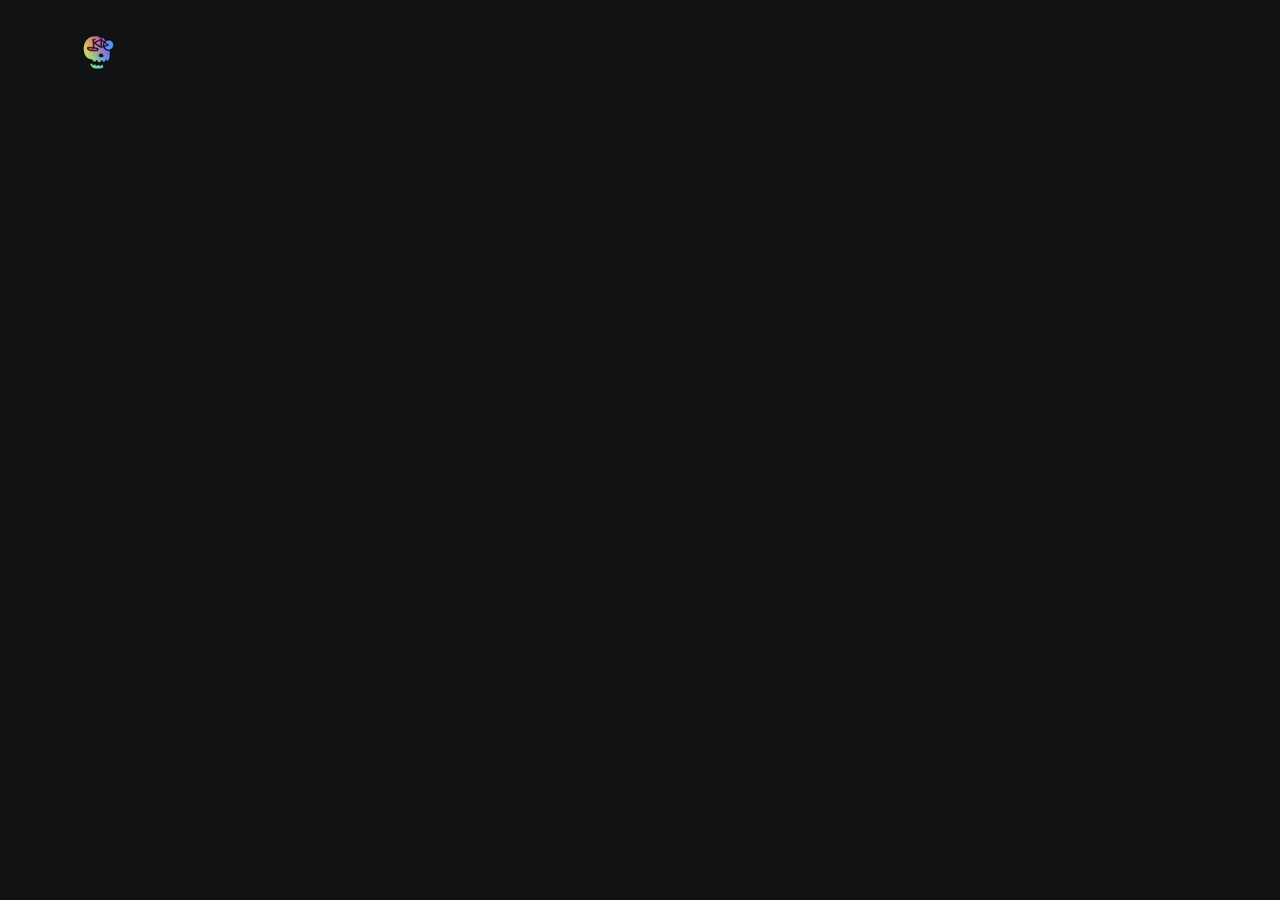
==== blog.html @ 6b37e411 "Added Blog Page" ====
<!DOCTYPE html>
<html>
    <head>
        <meta charset="utf-8">
        <meta name="viewport" content="width=device-width, initial-scale=1.0">

        <!--==================== UNICONS ====================-->
        <link rel="stylesheet" href="https://unicons.iconscout.com/release/v4.0.0/css/line.css">

        <!--==================== CSS ====================-->
        <link rel="stylesheet" href="css/styles.css">

        <title>Gheller's Blog</title>

        <link rel="icon" href="img/FavIcon2.png">
    </head>
    <body style="background-color: var(--blog-background-color);">
        <!--==================== HEADER ====================-->
        <header class="header" id="header" style="background-color: var(--blog-background-color);">
            <nav class="blog-nav container">
                <a href="#" class="nav__logo"><img src="./img/FavIcon2.png" alt="gheller" class="nav__logo-img"></a>

                <div class="nav__menu" id="nav-menu">
                    <ul class="nav__list grid">
                        <li class="nav__item">
                            <a href="https://twitter.com/gheIIer" target='_blank'class="nav__link active-link">
                                <i class="uil uil-twitter blog-nav__icon"></i>
                            </a>
                        </li>
                    </ul>
                </div>

                <div class="nav__btns">
                    <div class="nav__toggle" id="nav-toggle">
                        <i class="uil uil-apps"></i>
                    </div>
                </div>
            </nav>
        </header>

        <!--==================== SCROLL TOP ====================-->
        <a href="#" class="scrollup" id="scroll-up">
            <i class="uil uil-angle-double-up scrollup__icon"></i>
        </a>

        <!--==================== MAIN JS ====================-->
        <script src="js/main.js"></script>
    </body>
</html>
---- css/styles.css ----
/*==================== GOOGLE FONTS ====================*/
@import url("https://fonts.googleapis.com/css2?family=Poppins:wght@400;500;600&display=swap");

/*==================== VARIABLES CSS ====================*/
:root {
  
    --header-height: 3rem;

    /*========== Colors ==========*/
    /* Change favorite color */
    --hue-color: 250; /*Purple 250 - Green 142 - Blue 230 - Pink 340*/

    /* HSL color mode */
    --first-color: #5E5CE6;
    --first-color-alt: #7B7BEB;
    --first-color-second: #2CB67D;
    --paragraph: #94A1B2;
    --first-color-lighter: #c8c6f6;
    --title-color: hsl(var(--hue-color), 8%, 15%);
    --text-color: #FFFFFE;
    --text-color-light: hsl(var(--hue-color), 8%, 65%);
    --input-color: #3d3d3d;
    --body-color: hsl(var(--hue-color), 60%, 99%);
    --white: #fff;
    --scroll-bar-color: hsl(var(--hue-color), 12%, 90%);
    --scroll-thumb-color: hsl(var(--hue-color), 12%, 80%);
    --background-color: #1E1E1E;
    --container-color: #1B1B1E;
    --blog-background-color: #111214;

    /*========== Font and typography ==========*/
    --body-font: 'Poppins', sans-serif;

    /* .5rem = 8px, 1rem = 16px, 1.5rem = 24px ... */
    --big-font-size: 2rem;
    --h1-font-size: 1.5rem;
    --h2-font-size: 1.25rem;
    --h3-font-size: 1.125rem;
    --normal-font-size: .938rem;
    --small-font-size: .813rem;
    --smaller-font-size: .75rem;

    /*========== Font weight ==========*/
    --font-medium: 500;
    --font-semi-bold: 600;

    /*========== Margenes Bottom ==========*/
    /* .25rem = 4px, .5rem = 8px, .75rem = 12px ... */
    --mb-0-25: .25rem;
    --mb-0-5: .5rem;
    --mb-0-75: .75rem;
    --mb-1: 1rem;
    --mb-1-5: 1.5rem;
    --mb-2: 2rem;
    --mb-2-5: 2.5rem;
    --mb-3: 3rem;

    /*========== z index ==========*/
    --z-tooltip: 10;
    --z-fixed: 100;
    --z-modal: 1000;
}

/* Font size for large devices */
@media screen and (min-width: 968px) {
    :root {
        --big-font-size: 3rem;
        --h1-font-size: 2.25rem;
        --h2-font-size: 1.5rem;
        --h3-font-size: 1.25rem;
        --normal-font-size: 1rem;
        --small-font-size: .875rem;
        --smaller-font-size: .813rem;
    }
}

/*========== Variables Dark theme ==========*/


/*========== Button Dark/Light ==========*/


/*==================== BASE ====================*/
* {
  box-sizing: border-box;
  padding: 0;
  margin: 0;
}

html {
  scroll-behavior: smooth;
}

body {
  margin: 0 0 var(--header-height) 0;
  font-family: var(--body-font);
  font-size: var(--normal-font-size);
  background-color: var(--body-color);
  color: var(--text-color);
}

h1, h2, h3, h4 {
  color: var(--text-color);
  font-weight: var(--font-semi-bold);
}

ul {
  list-style: none;
}

a {
  text-decoration: none;
}

img {
  max-width: 100%;
  height: auto;
}

/*==================== REUSABLE CSS CLASSES ====================*/
.section {
  padding: 2rem 0 4rem;
}

.section__title {
  font-size: var(--h1-font-size);
  color: var(--text-color);
  margin-bottom: var(--mb-3);
}

.section__subtitle {
  display: block;
  font-size: var(--small-font-size);
  margin-bottom: var(--mb-3);
}

.section__title, 
.section__subtitle {
  text-align: center;
}

/*==================== LAYOUT ====================*/
.container {
  max-width: 768px;
  margin-left: var(--mb-1-5);
  margin-right: var(--mb-1-5);
}

.grid {
  display: grid;
  gap: 1.5rem;
}

.header {
  width: 100%;
  position: fixed;
  bottom: 0;
  left: 0;
  z-index: var(--z-fixed);
  background-color: var(--body-color);
}

/*==================== NAV ====================*/
.nav{
  max-width: 1136px;
  height: var(--header-height);
  display: flex;
  justify-content: space-between;
  align-items: center;
}

.blog-nav{
  max-width: 1136px;
  height: var(--header-height);
  display: flex;
  justify-content: space-between;
  align-items: center;
  margin-top: 2rem;
}

.nav__logo{
  color: var(--first-color);
}

.nav__logo-img{
  height: 35px;
  width: auto;
}

.nav__toggle{
  color: white;
  font-weight: var(--font-medium);
}

.nav__logo:hover{
  color: var(--first-color);
}

.nav__toggle{
  font-size: 1.1rem;
  cursor: pointer;
}

.nav__toggle:hover{
  color: var(--first-color);
}

@media screen and (max-width: 767px){
  .nav__menu{
    position: fixed;
    bottom: -100%;
    left: 0;
    width: 100%;
    background-color: var(--body-color);
    padding: 2rem 1.5rem 4rem;
    box-shadow: 0 -1px 4px rgba(0, 0, 0, .15);
    border-radius: 1.5rem 1.5rem 0 0;
    transition: .3s;
  }
}

.nav__list{
  grid-template-columns: repeat(3, 1fr);
  gap: 2rem;
}

.nav__link{
  display: flex;
  flex-direction: column;
  align-items: center;
  font-size: var(--small-font-size);
  color: var(--text-color);
  font-weight: var(--font-medium);
}

.nav__link:hover{
  color: var(--first-color);
}

.nav__icon{
  font-size: 1.2rem;
}

.blog-nav__icon{
  font-size: 1.7rem;
}

.nav__close{
  position: absolute;
  right: 1.3rem;
  bottom: .5rem;
  font-size: 1.5rem;
  cursor: pointer;
  color: var(--first-color);
}

.nav__close:hover{
  color: var(--first-color-alt);
}

/* show menu */
.show-menu{
  bottom: 0;
}

/* Active link */
.active-link{
  color: var(--first-color);
}


/* Change background header */
.scroll-header{
  box-shadow: 0 -1px 4px rgba(0, 0, 0, .15);
}


/*==================== HOME ====================*/
.home__container{
  gap: 1rem;
}

.home__content{
  grid-template-columns: .5fr 3fr;
  padding-top: 3.5fr;
  align-items: center;
}

.home__social{
  display: grid;
  grid-template-columns: max-content;
  row-gap: 1rem;
}

.home__social-icon{
  font-size: 1.25rem;
  color: var(--first-color);
}

.home__blob{
  width: 200px;
  fill: var(--first-color)
}

.home__blob-img{
  width: 210px;
}

.home__data{
  grid-column: 1/3;
}

.home__title{
  font-size: var(--big-font-size);
  color: var(--text-color);
}

.home__subtitle{
  font-size: var(--h3-font-size);
  color: var(--text-color);
  font-weight: var(--font-medium);
  margin-bottom: var(--mb-0-75);
}

.home__description{
  margin-bottom: var(--mb-2);
}

.home__scroll-button{
  color: #72757E;
  transition: .3s;
}

.home__scroll-button:hover{
  transform: translateY(.25rem);
}

.home__scroll-mouse{
  font-size: 1.75rem;
}

.home__scroll{
  display: none;
}

.home__scroll-name{
  font-size: var(--small-font-size);
  font-weight: var(--font-medium);
  margin-right: var(--mb-0-25);
}

.home_scroll-arrow{
  font-size: 1.25rem;
}

/*==================== BUTTONS ====================*/
.button{
  display: inline-flex;
  align-items: center;
  background-color: var(--first-color);
  color: var(--text-color);
  padding: 1rem;
  border-radius: .5rem;
  font-weight: var(--font-medium);
  transition: ease-in-out 0.2s;
}

.button:hover{
  background-color: #2CB67D;
}

.button--submit{
  display: inline-flex;
  align-items: center;
  text-align: center;
  background-color: var(--first-color);
  color: var(--text-color);
  padding: 1rem;
  border-radius: .5rem;
  font-weight: var(--font-medium);
  transition: ease-in-out 0.2s;
  font-size: medium;
  cursor: pointer;
  width: 90px;
}

.button--submit:hover{
  background-color: #2CB67D;
}

.button__icon{
  font-size: 1.25rem;
  transition: .3s;
  margin-left: 3px;
}

.button--white{
  background-color: white;
  color: var(--first-color)
}

.button--white:hover{
  background-color: white;
}

.button--flex{
  display: inline-flex;
  align-items: center;
}

.button--small{
  padding: .75rem 1rem;
}

.button--link{
  padding: 0;
  background-color: transparent;
  color: var(--first-color);
}

.button--link:hover{
  background-color: transparent;
  color: var(--first-color-alt);
}

/*==================== ABOUT ====================*/
.about__img{
  width: 350px;
  border-radius: .5rem;
  justify-self: center;
  align-self: center;
}

.about__description{
  text-align: center;
  margin-bottom: var(--mb-2-5);
}

.about__info{
  display: flex;
  justify-content: space-evenly;
  margin-bottom: var(--mb-2-5);
}

.about__info-title{
  font-size: var(--h2-font-size);
  font-weight: var(--font-semi-bold);
  color: var(--text-color)
}

.about__info-name{
  font-size: var(--smaller-font-size);
}

.about__info-title,
.about__info-name{
  display: block;
  text-align: center;
}

.about__buttons{
  display: flex;
  justify-content: center;
}

/*==================== SKILLS ====================*/
.skills__container{
  row-gap: 0;
}

.skills__header{
  display: flex;
  align-items: center;
  margin-bottom: var(--mb-2-5);
  cursor: pointer;
}

.skills__icon,
.skills__arrow{
  font-size: 2rem;
  color: var(--first-color);
}

.skills__icon{
  margin-right: var(--mb-0-75);
}

.skills__titles{
  font-size: var(--h3-font-size);
}

.skills__subtitle{
  font-size: var(--smaller-font-size);
  color: var(--text-color);
  background-color: var(--first-color-second);
  padding: .2rem .5rem;
  border-radius: 5px;
}

.skills__number{
  color: var(--paragraph);
}

.skills__arrow{
  margin-left: auto;
  transition: .4s;
}

.skills__titles{
  display: flex;
  justify-content: space-between;
  margin-bottom: var(--mb-0-25);
}

.skills__name{
  font-size: var(--normal-font-size);
  font-weight: var(--font-medium);
}

.skills__bar,
.skills__percentage{
  height: 5px;
  border-radius: .25rem;
}

.skills__bar{
  background-color: var(--first-color-lighter);
}

.skills__percentage{
  display: block;
  background-color: var(--first-color);
}

.skills__HTML{
  width: 65%;
}

.skills__CSS{
  width: 40%;
}

.skills__javascript{
  width: 35%;
}

.skills__swift{
  width: 70%;
}

.skills__figma{
  width: 85%;
}

.skills__webflow{
  width: 75%;
}

.skills__sketch{
  width: 40%;
}

.skills__photoshop{
  width: 65%;
}

.skills__aftereffects{
  width: 30%;
}

.skills__premiere{
  width: 50%;
}

.skills__procreate{
  width: 90%;
}

.skills__crypto{
  width: 90%;
}

.skills__nft{
  width: 75%;
}

.skills__solidity{
  width: 20%;
}

.skills__close .skills__list{
  height: 0;
  overflow: hidden;
}

.skills__open .skills__list{
  height: max-content;
  margin-bottom: var(--mb-2-5);
}

.skills__open .skills__arrow{
  transform: rotate(-180deg);
}



/*==================== QUALIFICATION ====================*/
.qualification__title{
  font-size: var(--normal-font-size);
  font-weight: var(--font-medium);
  transition: ease-in-out .2s;
}

.qualification__title:hover{
  color:#2CB67D;
}

.qualification__subtitle{
  display: inline-block;
  color: var(--paragraph);
  font-size: var(--small-font-size);
  margin-bottom: var(--mb-1);
}

.qualification__calendar{
  color: var(--paragraph);
  font-size: smaller;
}

.qualification__tabs{
  display: flex;
  justify-content: space-evenly;
  margin-bottom: var(--mb-2);
  color: var(--text-color)
}

.qualification__button{
  font-size: var(--h3-font-size);
  font-weight: var(--font-medium);
  background-color: var(--input-color);
  color: var(--text-color);
  padding: 0.5rem 0.75rem;
  border-radius: .5rem;
  font-weight: var(--font-medium);
  transition: ease-in-out 0.2s;
  cursor: pointer;
}

.qualification__button:hover{
  background-color: var(--first-color);
}

.qualification__icon{
  font-size: 1.8rem;
  margin-right: var(--mb-0-25);
}

.qualification__data{
  display: grid;
  grid-template-columns: 1fr max-content 1fr;
  column-gap: 1.5rem;
}

.qualification__calendar{
  font-size: var(--smaller-font-size);
  color: var(--text-color-light);
}

.qualification__rounder{
  display: inline-block;
  width: 13px;
  height: 13px;
  background-color: var(--first-color);
  border-radius: 50%;
}

.qualification__line{
  display: block;
  width: 1px;
  height: 100%;
  background-color: var(--first-color);
  transform: translate(6px, -7px);
}

.qualification [data-content]{
  display: none;
}

.qualification__active[data-content]{
  display: block;
}

/*==================== SERVICES ====================*/
.services__container{
  gap: 1.5rem;
  grid-template-columns: repeat(2, 1fr);
}

.services__content{
  position: relative;
  background-color: var(--container-color);
  padding: 3.5rem .5rem 1.25rem 1.5rem;
  border-radius: .25rem;
  box-shadow: 0 2px 4px rgba(0, 0, 0, .15);
  transition: .3s;
}

.services__content:hover{
  box-shadow: 0 4px 8px rgba(0, 0, 0, .45);
}

.services__icon{
  display: block;
  font-size: 1.5rem;
  color: var(--first-color);
  margin-bottom: var(--mb-1);
}

.services__title{
  font-size: var(--h3-font-size);
  margin-bottom: var(--mb-1);
  font-weight: var(--font-medium);
}

.services__button{
  cursor: pointer;
  font-size: var(--small-font-size);
}

.services__button:hover .button__icon{
  transform: translateX(.25rem);
}

.services__modal{
  position: fixed;
  top: 0;
  left: 0;
  right: 0;
  bottom: 0;
  background-color: rgba(0, 0, 0, .85);
  display: flex;
  align-items: center;
  justify-content: center;
  padding: 0 1rem;
  z-index: var(--z-modal);
  opacity: 0;
  visibility: hidden;
  transition: .3s;
}

.services__modal-content{
  position: relative;
  background-color: var(--container-color);
  padding: 1.5rem;
  border-radius: .5rem;
}

.services__modal-services{
  row-gap: 1rem;
}

.services__modal-service{
  display: flex;
}

.services__modal-title{
  font-size: var(--h3-font-size);
  font-weight: var(--font-medium);
  margin-bottom: var(--mb-1-5);
}

.services__modal-close{
  position: absolute;
  top: 1rem;
  right: 1rem;
  font-size: 1.5rem;
  color: var(--first-color);
  cursor: pointer;
}

.services__modal-icon{
  color: var(--first-color);
  margin-right: var(--mb-0-25);
}


/* Active Modal */
.active-modal{
  opacity: 1;
  visibility: visible;
}


/*==================== PORTFOLIO ====================*/
.portfolio__container{
  overflow: initial;
}

.portfolio__content{
  padding: 0 1.5rem;
}

.portfolio__img{
  width: 300px;
  border-radius: .5rem;
  justify-self: center;
}

.portfolio__img1{
  width: 240px;
  border-radius: .5rem;
  justify-self: center;
}

.portfolio__title{
  font-size: var(--h3-font-size);
  margin-bottom: var(--mb-0-5);
}

.portfolio__description{
  margin-bottom: var(--mb-0-75);
}

.portfolio__button:hover .button__icon{
  transform: translateX(.25rem)
}

.swiper-button-prev::after,
.swiper-button-next::after{
  content: '';
}

.swiper-portfolio-icon{
  font-size: 2rem;
  color: var(--first-color);
}

.swiper-button-prev{
  left: -.5rem;
}

.swiper-button-next{
  right: -.5rem;
}

.swiper-container-horizontal > .swiper-pagination-bullet{
  bottom: -2.5rem;
}

.swiper-pagination-bullet-active{
  background-color: var(--first-color);
}

.swiper-button-prev,
.swiper-button-next,
.swiper-pagination-bullet{
  outline: none;
}

/*==================== PROJECT IN MIND ====================*/
.project{
  text-align: center;
}

.project__bg{
  background-color: var(--first-color-alt);
}

.project__title{
  font-size: var(--h2-font-size);
  margin-bottom: var(--mb-0-75);
  margin-top: var(--mb-2);
}

.project__description{
  margin-bottom: var(--mb-1-5);
}

.project__title,
.project__description{
  color: var(--text-color);
}

.project__img{
  width: 290px;
  justify-self: center;
}



/*==================== TESTIMONIAL ====================*/


/*==================== CONTACT ME ====================*/
.contact__container{
  row-gap: 2.5rem;
}

.contact__information{
  display: flex;
  margin-bottom: var(--mb-2);
}

.contact__icon{
  font-size: 2rem;
  color: var(--first-color);
  margin-right: var(--mb-0-75);
}

.contact__title{
  font-size: var(--h3-font-size);
  font-weight: var(--font-medium);
}

.contact__subtitle{
  font-size: var(--small-font-size);
  color: var(--paragraph);
}

.contact__content{
  background-color: var(--input-color);
  border-radius: .5rem;
  padding: .75rem 1rem .25rem;
}

.contact__label{
  font-size: var(--smaller-font-size);
  color: var(--text-color);
}

.contact__input{
  width: 100%;
  background-color: var(--input-color);
  color: var(--text-color);
  font-family: var(--body-font);
  font-size: var(--normal-font-size);
  border: none;
  outline: none;
  padding: .25rem .5rem .5rem 0;
}


/*==================== FOOTER ====================*/
.footer__container{
  margin-top: 1.5rem;
}

.footer__copy{
  font-size: var(--smaller-font-size);
  color: var(--paragraph);
  text-align: center;
  margin-bottom: .75rem;
}


/*========== SCROLL UP ==========*/
.scrollup{
  position: fixed;
  right: 1rem;
  bottom: -20%;
  background-color: var(--first-color);
  opacity: .8;
  padding: 0 .3rem;
  border-radius: .4rem;
  z-index: var(--z-tooltip);
  transition: .4s;
}

.scrollup:hover{
  background-color: var(--first-color-second);
}

.scrollup__icon{
  font-size: 1.5rem;
  color: var(--text-color)
}


/* Show scroll */
.show-scroll{
  bottom: 4rem;
}


/*========== SCROLL BAR ==========*/


/*==================== MEDIA QUERIES ====================*/
/* For small devices */
@media screen and (max-width: 350px){
  .container{
    margin-left: var(--mb-1);
    margin-right: var(--mb-1);
  }

  .nav__menu{
    padding: 2rem .25rem 4rem;
  }
  .nav__list{
    column-gap: 0;
  }

  .home__content{
    grid-template-columns: .25fr 3fr;
  }

  .home__blob{
    width: 180px;
  }

  .skills__title{
    font-size: var(--normal-font-size);
  }

  .qualification__data{
    gap: .5rem;
  }

  .services__container{
    grid-template-columns: max-content;
    justify-content: center;
  }

  .services__content{
    padding-right: 3.5rem;
  }

  .services__modal{
    padding: 0 .5rem;
  }

  .project__img{
    width: 200px;
  }
  .swiper-pagination-bullets{
    display: none;
  }
}


/* For medium devices */
@media screen and (min-width: 568px){
  .home__content{
    grid-template-columns: max-content 1fr 1fr;
  }
  .home__data{
    grid-column: initial;
  }
  .home__img{
    order: 1;
    justify-self: center;
  }

  .about__container,
  .skills__container,
  .project__container,
  .portfolio__content,
  .contact__container{
    grid-template-columns: repeat(2, 1fr);
  }

  .swiper-container-horizontal > .swiper-pagination-bullets{
    bottom: -2rem;
  }

  .qualification__sections{
    display: grid;
    grid-template-columns: .6fr;
    justify-content: center;
  }
}

@media screen and (min-width: 768px){
  .container{
    margin-left: auto;
    margin-right: auto;
  }

  body{
    margin: 0;
  }

  .section{
    padding: 6rem 0 2rem;
  }
  .section__subtitle{
    margin-bottom: 4rem;
  }

  .header{
    top: 0;
    bottom: initial;
  }

  .header,
  .main,
  .footer__container{
    padding: 0 1rem;
  }

  .nav{
    height: calc(var(--header-height) + .5rem);
    column-gap: 1rem;
  }

  .nav__icon,
  .nav__close,
  .nav__toggle{
    display: none;
  }
    
  .home__container{
    margin-top: 4.5rem;
  }

  .nav__logo{
    margin-left: .5rem;
  }
  .nav__list{
    display: flex;
    column-gap: 2rem;
  }

  .nav__menu{
    margin-left: auto;
  }

  .home__container{
    row-gap: 5rem;
  }

  .home__content{
    padding-top: 5.5rem;
    column-gap: 2rem;
  }
  .home__blob{
    width: 270px;
  }
  .home__scroll{
    display: block;
  }

  .home__scroll-button{
    margin-left: 3rem;
  }

  .about__container{
    column-gap: 5rem;
  }
  .about__img{
    width: 350px;
  }
  .about__description{
    text-align: initial;
  }
  .about__info{
    justify-content: space-between;
  }
  .about__buttons{
    justify-content: initial;
  }

  .qualification__tabs{
    justify-content: center;
  }
  .qualification__button{
    margin: 0 var(--mb-1);
  }
  .qualification__sections{
    grid-template-columns: .5fr;
  }

  .services__container{
    grid-template-columns: repeat(3, 218px);
    justify-content: center;
  }
  .services__icon{
    font-size: 2rem;
  }
  .services__content{
    padding: 6rem 0 2rem 2.5rem;
  }
  .services__modal-content{
    width: 450px;
  }
  .portfolio__img{
    width: 340px;
  }
  .portfolio__img1{
    width: 300px;
  }
  .portfolio__content{
    align-items: center;
  }
  .swiper-container-horizontal > .swiper-pagination-bullets{
    bottom: -2.5rem;
  }

  .project{
    text-align: initial;
  }
  .project__bg{
    background: none;
  }
  .project__container{
    background-color: var(--first-color-alt);
    border-radius: 1rem;
    padding: 3rem 2.5rem 0;
    grid-template-columns: 1fr max-content;
    column-gap: 3rem;
  }
  .project__data{
    padding-top: .8rem;
  }

}

/* For large devices */
@media screen and (min-width: 1024px){
  .header,
  .main,
  .footer__container{
    padding: 0;
  }

  .home__blob{
    width: 320px;
  }
  .home__social{
    transform: translateX(-6rem);
  }

  .services__container{
    grid-template-columns: repeat(3, 238px);
  }

  .portfolio_content{
    column-gap: 5rem;
  }

  .swiper-portfolio-icon{
    font-size: 3.5rem;
  }
  
  .swiper-button-prev{
    left: -3.5rem
  }

  .swiper-button-next{
    right: -3.5rem
  }

  .swiper-container-horizontal > .swiper-pagination-bullets{
    bottom: -4.5rem;
  }

  .contact__form{
    width: 460px;
  }
  .contact__inputs{
    grid-template-columns: repeat(1, 1fr);
  }
}
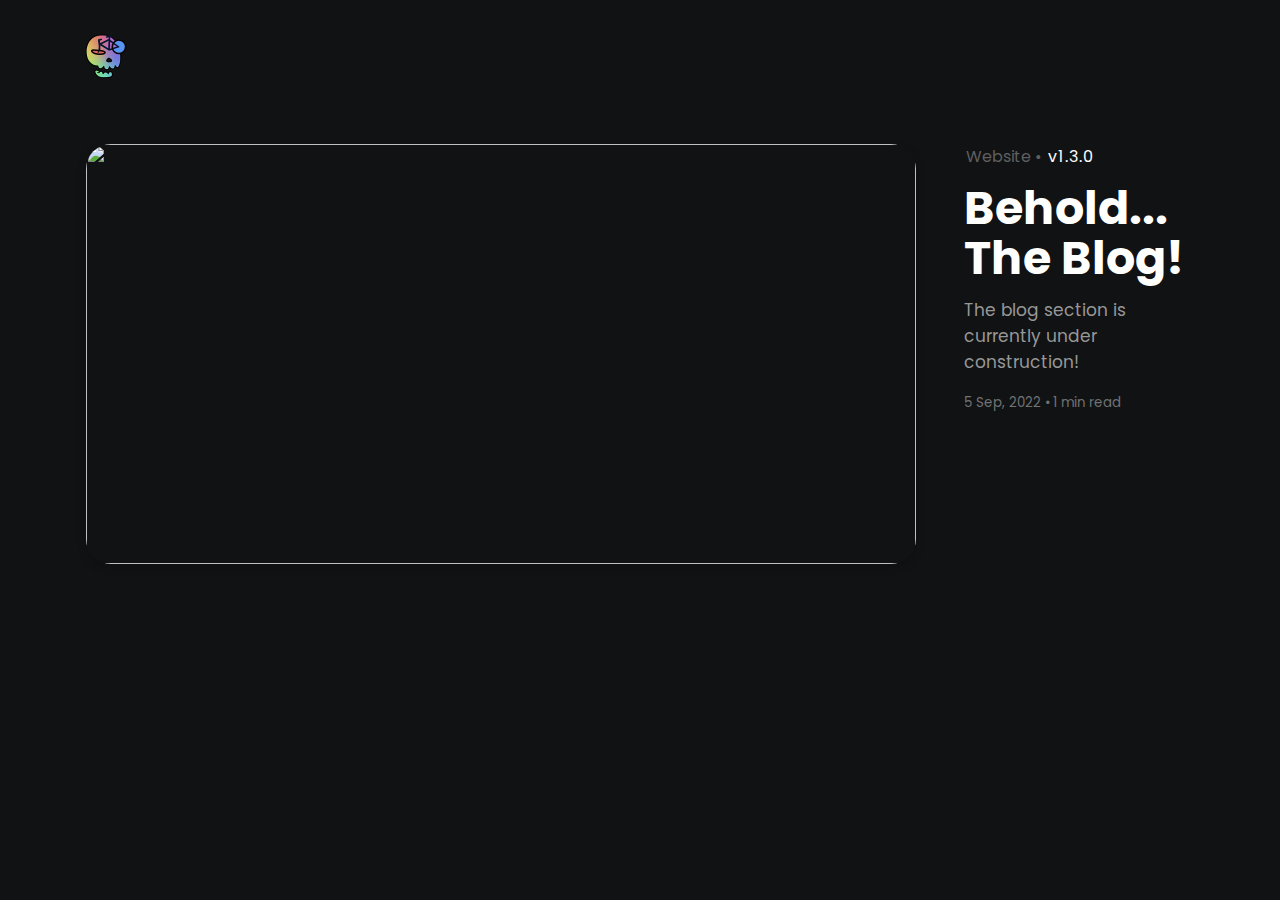
==== commit d6a50978: "First Post Updated - Preview Unavailable" ====
--- a/blog.html
+++ b/blog.html
@@ -9,34 +9,86 @@
 
         <!--==================== CSS ====================-->
         <link rel="stylesheet" href="css/styles.css">
+        
 
         <title>Gheller's Blog</title>
 
         <link rel="icon" href="img/FavIcon2.png">
+
     </head>
     <body style="background-color: var(--blog-background-color);">
         <!--==================== HEADER ====================-->
-        <header class="header" id="header" style="background-color: var(--blog-background-color);">
+        <header class="blog-header" id="header" style="background-color: var(--blog-background-color);">
             <nav class="blog-nav container">
-                <a href="#" class="nav__logo"><img src="./img/FavIcon2.png" alt="gheller" class="nav__logo-img"></a>
+                <div class="blog-logo-section">
+                    <a href="https://gheller.art" class="back-button">
+                        <i class="uil uil-arrow-left"></i>
+                    </a>
+                    <a href="#"><img src="./img/FavIcon2.png" alt="gheller" class="nav__logo-img"></a> 
+                </div>
 
-                <div class="nav__menu" id="nav-menu">
-                    <ul class="nav__list grid">
+                <div class="blog-nav__menu" id="nav-menu">
+                    <ul class="blog-references">
                         <li class="nav__item">
                             <a href="https://twitter.com/gheIIer" target='_blank'class="nav__link active-link">
                                 <i class="uil uil-twitter blog-nav__icon"></i>
                             </a>
                         </li>
+                        <li class="nav__item">
+                            <a href="https://www.instagram.com/gheller.png/" target='_blank'class="nav__link active-link">
+                                <i class="uil uil-instagram-alt blog-nav__icon"></i>
+                            </a>
+                        </li>
                     </ul>
-                </div>
-
-                <div class="nav__btns">
-                    <div class="nav__toggle" id="nav-toggle">
-                        <i class="uil uil-apps"></i>
-                    </div>
                 </div>
             </nav>
         </header>
+
+        <!--==================== MAIN ====================-->
+        <main class="main">
+            <!--==================== POSTS ====================-->
+            <section class="posts section">
+                <div class="posts-list">
+                    <div>
+                        <article class="blog-article-1">
+                            <a href="blog1.html" class="img-container">
+                                <img class="article-img" src="./img/post1.png" alt="">
+                            </a>
+                            <div class="article-title-section">
+                                <a href="post1.html">
+                                    <header class="article-topic">
+
+                                        <div class="article-top">
+                                            <span class="article-class">
+                                                <div class="article-top-title">
+                                                    <i class="uil uil-fire article-class-icon"></i>
+                                                    <p id="website"></p> 
+                                                </div>
+                                            </span>
+                                            <a href='https://github.com/gheller3310/gheller3310.github.io/releases/tag/v1.3.0' target='_blank' class="website-version">
+                                                <i class="uil uil-tag-alt article-release-icon"></i>
+                                                <p id="version1"></p>
+                                            </a>
+                                        </div>
+                                        <a href="post1.html">
+                                            <h2 class="article-title">
+                                                <p id="title1"></p>
+                                            </h2>
+
+                                            <p class="article-paragraph" id="subtitle1"></p>
+                                        </a>
+                                        <div class="article-date">
+                                            <p id="date1" class="article-date-spacing"></p>
+                                            <p id="min1"></p>
+                                        </div>
+                                    </header>
+                                </a>
+                            </div>
+                        </article>
+                    </div>
+                </div>
+            </section>
+        </main>
 
         <!--==================== SCROLL TOP ====================-->
         <a href="#" class="scrollup" id="scroll-up">
@@ -44,6 +96,27 @@
         </a>
 
         <!--==================== MAIN JS ====================-->
-        <script src="js/main.js"></script>
+        <script src="js/objects.js"></script>
+        <script>
+            document.getElementById("website").innerHTML = website;
+        </script> 
+        <script>
+            document.getElementById("project").innerHTML = project;
+        </script>
+        <script>
+            document.getElementById("version1").innerHTML = v1;
+        </script>
+        <script>
+            document.getElementById("title1").innerHTML = title1;
+        </script>
+        <script>
+            document.getElementById("subtitle1").innerHTML = subtitle1;
+        </script>
+        <script>
+            document.getElementById("date1").innerHTML = date1;
+        </script>
+        <script>
+            document.getElementById("min1").innerHTML = min1;
+        </script>
     </body>
 </html>--- a/css/styles.css
+++ b/css/styles.css
@@ -15,6 +15,9 @@
     --first-color-alt: #7B7BEB;
     --first-color-second: #2CB67D;
     --paragraph: #94A1B2;
+    --article-paragraph: #979797;
+    --article-subtitle: #5F5F5F;
+    --article-date: #727373;
     --first-color-lighter: #c8c6f6;
     --title-color: hsl(var(--hue-color), 8%, 15%);
     --text-color: #FFFFFE;
@@ -117,6 +120,10 @@
   height: auto;
 }
 
+::selection {
+  background: #31d792;
+}
+
 /*==================== REUSABLE CSS CLASSES ====================*/
 .section {
   padding: 2rem 0 4rem;
@@ -156,17 +163,41 @@
   position: fixed;
   bottom: 0;
   left: 0;
+  margin: auto;
   z-index: var(--z-fixed);
   background-color: var(--body-color);
 }
 
+.blog-header {
+  width: 100%;
+  position: fixed;
+  bottom: initial;
+  left: 0;
+  z-index: var(--z-fixed);
+  background-color: var(--body-color);
+}
+
 /*==================== NAV ====================*/
 .nav{
-  max-width: 1136px;
+  max-width: 1080px;
   height: var(--header-height);
   display: flex;
   justify-content: space-between;
   align-items: center;
+  margin: auto;
+}
+.back-button{
+  font-size: 2.5rem;
+  color: var(--text-color);
+  transition: .3s;
+}
+.back-button:hover{
+  color: #2CB67D;
+  margin-left: -10px;
+}
+
+.blog-logo-section{
+  margin-left: 10px;
 }
 
 .blog-nav{
@@ -176,6 +207,8 @@
   justify-content: space-between;
   align-items: center;
   margin-top: 2rem;
+  margin-left: 1rem;
+  margin-right: 1rem;
 }
 
 .nav__logo{
@@ -185,6 +218,7 @@
 .nav__logo-img{
   height: 35px;
   width: auto;
+  margin-bottom: -5px;
 }
 
 .nav__toggle{
@@ -205,8 +239,27 @@
   color: var(--first-color);
 }
 
+.blog-references{
+  display: flex;
+}
+
 @media screen and (max-width: 767px){
   .nav__menu{
+    position: fixed;
+    bottom: -100%;
+    left: 0;
+    width: 100%;
+    margin: auto;
+    background-color: var(--body-color);
+    padding: 2rem 1.5rem 4rem;
+    box-shadow: 0 -1px 4px rgba(0, 0, 0, .15);
+    border-radius: 1.5rem 1.5rem 0 0;
+    transition: .3s;
+  }
+}
+
+@media screen and (max-width: 50px){
+  .blog-nav__menu{
     position: fixed;
     bottom: -100%;
     left: 0;
@@ -243,6 +296,13 @@
 
 .blog-nav__icon{
   font-size: 1.7rem;
+  transition: .3s ease-in-out;
+  margin-left: 8px;
+  margin-right: 8px;
+
+}
+.blog-nav__icon:hover{
+  color: var(--first-color-second);
 }
 
 .nav__close{
@@ -951,6 +1011,104 @@
   text-align: center;
   margin-bottom: .75rem;
 }
+/*==================== BLOG POSTS ====================*/
+.posts{
+
+}
+
+.posts-list{
+  margin: 0 auto;
+  max-width: 1200px;
+  width:100%;
+  padding-left: 30px;
+  padding-right: 30px;
+}
+
+.blog-article-1{
+  display: flex;
+  padding: 16px;
+  margin-top: 2rem;
+}
+
+.article-img{
+  border-radius: 25px;
+  max-width: auto;
+  max-height: 100%;
+  height: 420px;
+  width: 830px;
+  box-shadow: 0 3px 10px rgb(0 0 0 / 0.2);
+}
+
+.article-topic{
+  margin-left: 3rem;
+}
+
+.article-class{
+  color: var(--article-subtitle);
+}
+
+.article-class-icon{
+  margin-right: 2px;
+  color: rgb(199, 56, 56);
+  transition: .6s;
+}
+
+.article-class-icon:hover{
+  color: rgb(44, 111, 245);
+}
+
+.article-release-icon{
+  margin-right: 2px;
+}
+
+.website-version{
+  display: flex;
+  color: var(--text-color);
+  letter-spacing: 1.3px;
+  transition: .2s;
+}
+
+.website-version:hover{
+  text-decoration: underline;
+}
+
+.article-top{
+  display: flex;
+  margin-bottom: 14px;
+}
+
+.article-top-title{
+  display: flex;
+  margin-right: 5px;
+}
+
+.article-title{
+  font-weight: bold;
+  font-size: 46px;
+  line-height: 50px;
+  margin-bottom: 14px;
+}
+
+.article-paragraph{
+  color: var(--article-paragraph);
+  font-size: 17px;
+  margin-bottom: 18px;
+}
+
+.article-date{
+  display: flex;
+  font-size: smaller;
+  color: var(--article-date);
+}
+
+.article-date-spacing{
+  margin-right: 3px;
+}
+
+
+/*==================== BLOG POST TYPE 1 ====================*/
+
+/*==================== BLOG POST TYPE 2 ====================*/
 
 
 /*========== SCROLL UP ==========*/
@@ -987,7 +1145,7 @@
 
 /*==================== MEDIA QUERIES ====================*/
 /* For small devices */
-@media screen and (max-width: 350px){
+@media screen and (max-width: 550px){
   .container{
     margin-left: var(--mb-1);
     margin-right: var(--mb-1);
@@ -1036,6 +1194,7 @@
     display: none;
   }
 }
+
 
 
 /* For medium devices */
@@ -1049,6 +1208,14 @@
   .home__img{
     order: 1;
     justify-self: center;
+  }
+
+  .nav__logo{
+    margin-left: 10px;
+  }
+
+  .nav__toggle{
+    margin-right: 10px;
   }
 
   .about__container,
@@ -1070,6 +1237,56 @@
   }
 }
 
+@media screen and (max-width: 1200px){
+  .blog-article-1{
+    display: grid;
+    align-items: center;
+    justify-content: center;
+  }
+  .article-title-section{
+    margin-top: 1rem;
+  }
+  .article-img{
+    width: 690px;
+    height: auto;
+  }
+  .article-top{
+    margin-bottom: 3px;
+    font-size: 15px;
+  }
+  .article-title{
+    font-size: 36px;
+    margin-bottom: 3px;
+  }
+}
+
+@media screen and (max-width: 676px){
+  .article-title{
+    font-size: 28px;
+    margin-bottom: -5px;
+  }
+  .article-top{
+    margin-bottom: -2px;
+    font-size: 13px;
+  }
+  .article-paragraph{
+    font-size: 16px;
+    margin-bottom: 12px;
+  }
+  .article-date{
+    color: var(--article-subtitle);
+  }
+}
+
+@media screen and (max-width: 767px){
+  .posts-list{
+    margin-top: 6rem;
+  }
+  .back-button{
+    font-size: 32px;
+  }
+}
+
 @media screen and (min-width: 768px){
   .container{
     margin-left: auto;
@@ -1092,8 +1309,14 @@
     bottom: initial;
   }
 
+  .blog-header{
+    top: 0;
+    bottom: initial;
+  }
+
   .header,
   .main,
+  .blog-header,
   .footer__container{
     padding: 0 1rem;
   }
@@ -1103,6 +1326,11 @@
     column-gap: 1rem;
   }
 
+  .blog-nav{
+    height: calc(var(--header-height) + .5rem);
+    column-gap: 1rem;
+  }
+  
   .nav__icon,
   .nav__close,
   .nav__toggle{
@@ -1116,6 +1344,10 @@
   .nav__logo{
     margin-left: .5rem;
   }
+  .blog-nav__menu{
+    margin-left: .5rem;
+  }
+
   .nav__list{
     display: flex;
     column-gap: 2rem;
@@ -1212,6 +1444,10 @@
   .project__data{
     padding-top: .8rem;
   }
+  .nav__logo-img{
+    height: 45px;
+    width: auto;
+  }
 
 }
 
@@ -1260,4 +1496,4 @@
   .contact__inputs{
     grid-template-columns: repeat(1, 1fr);
   }
-}
+}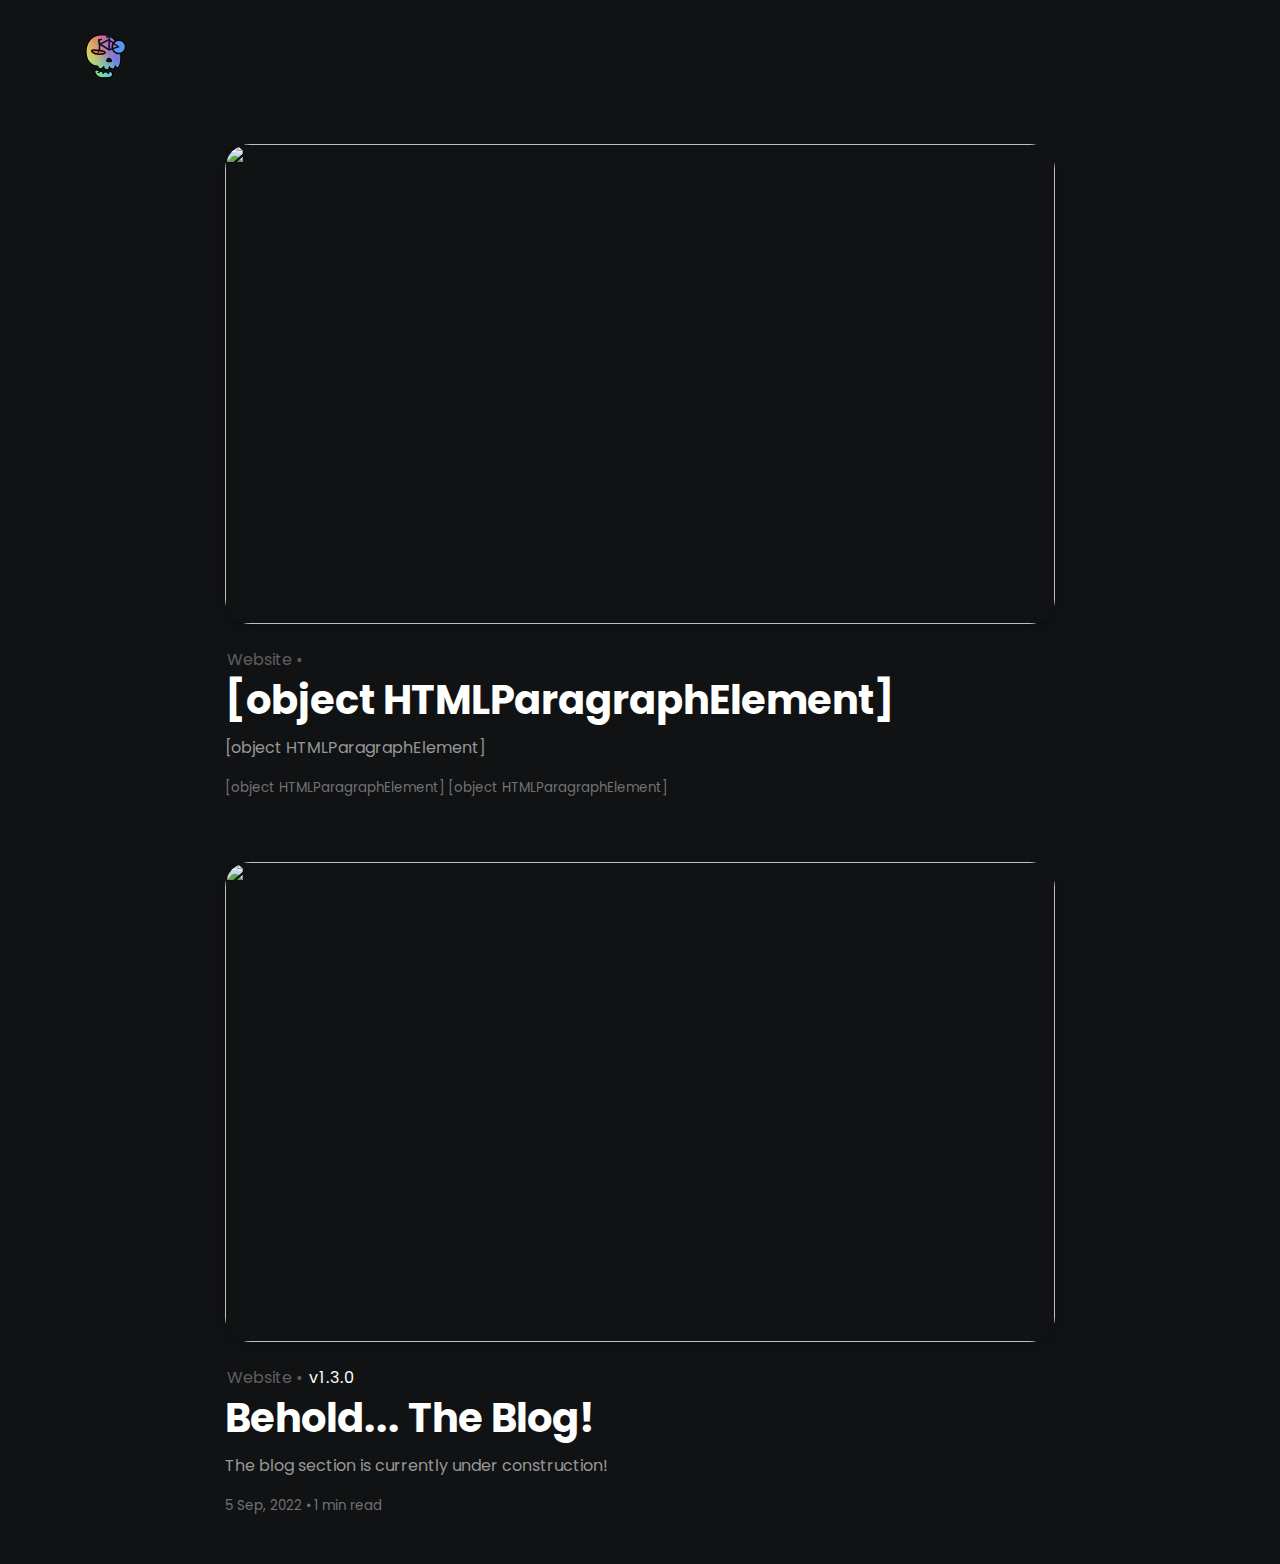
==== commit 3afda3d2: "blog-header visibility changed on mobile" ====
--- a/blog.html
+++ b/blog.html
@@ -18,7 +18,7 @@
     </head>
     <body style="background-color: var(--blog-background-color);">
         <!--==================== HEADER ====================-->
-        <header class="blog-header" id="header" style="background-color: var(--blog-background-color);">
+        <header class="blog-header" id="header">
             <nav class="blog-nav container">
                 <div class="blog-logo-section">
                     <a href="https://gheller.art" class="back-button">
@@ -51,6 +51,45 @@
                 <div class="posts-list">
                     <div>
                         <article class="blog-article-1">
+                            <a href="blog2.html" class="img-container">
+                                <img class="article-img" src="./img/post1.png" alt="">
+                            </a>
+
+                            <div class="article-title-section">
+                                <a href="post2.html">
+                                    <header class="article-topic">
+
+                                        <div class="article-top">
+                                            <span class="article-class">
+                                                <div class="article-top-title">
+                                                    <i class="uil uil-fire article-class-icon"></i>
+                                                    <p id="website">Website •</p> 
+                                                </div>
+                                            </span>
+                                            <a href='https://github.com/gheller3310/gheller3310.github.io/releases/tag/v1.3.1' target='_blank' class="website-version">
+                                                <i class="uil uil-tag-alt article-release-icon"></i>
+                                                <p id="version2"></p>
+                                            </a>
+                                        </div>
+                                        <a href="post2.html">
+                                            <h2 class="article-title">
+                                                <p id="title2"></p>
+                                            </h2>
+
+                                            <p class="article-paragraph" id="subtitle2"></p>
+                                        </a>
+                                        <div class="article-date">
+                                            <p id="date2" class="article-date-spacing"></p>
+                                            <p id="min2"></p>
+                                        </div>
+                                    </header>
+                                </a>
+                            </div>
+                        </article>
+                    </div>
+
+                    <div>
+                        <article class="blog-article-1">
                             <a href="blog1.html" class="img-container">
                                 <img class="article-img" src="./img/post1.png" alt="">
                             </a>
@@ -62,7 +101,7 @@
                                             <span class="article-class">
                                                 <div class="article-top-title">
                                                     <i class="uil uil-fire article-class-icon"></i>
-                                                    <p id="website"></p> 
+                                                    <p id="website">Website •</p> 
                                                 </div>
                                             </span>
                                             <a href='https://github.com/gheller3310/gheller3310.github.io/releases/tag/v1.3.0' target='_blank' class="website-version">
@@ -86,6 +125,7 @@
                             </div>
                         </article>
                     </div>
+                    
                 </div>
             </section>
         </main>
@@ -118,5 +158,21 @@
         <script>
             document.getElementById("min1").innerHTML = min1;
         </script>
+        <script>
+            document.getElementById("version2").innerHTML = v2;
+        </script>
+        <script>
+            document.getElementById("title2").innerHTML = title2;
+        </script>
+        <script>
+            document.getElementById("subtitle2").innerHTML = subtitle2;
+        </script>
+        <script>
+            document.getElementById("date2").innerHTML = date2;
+        </script>
+        <script>
+            document.getElementById("min2").innerHTML = min2;
+        </script>
+        
     </body>
 </html>--- a/css/styles.css
+++ b/css/styles.css
@@ -31,6 +31,8 @@
     --container-color: #1B1B1E;
     --blog-background-color: #111214;
 
+    --transparent: rgba(0, 0, 0, 0);
+
     /*========== Font and typography ==========*/
     --body-font: 'Poppins', sans-serif;
 
@@ -174,7 +176,7 @@
   bottom: initial;
   left: 0;
   z-index: var(--z-fixed);
-  background-color: var(--body-color);
+  background-color: var(--transparent);
 }
 
 /*==================== NAV ====================*/
@@ -1025,7 +1027,9 @@
 }
 
 .blog-article-1{
-  display: flex;
+  display: grid;
+  align-items: center;
+  justify-content: center;
   padding: 16px;
   margin-top: 2rem;
 }
@@ -1034,13 +1038,13 @@
   border-radius: 25px;
   max-width: auto;
   max-height: 100%;
-  height: 420px;
+  height: 480px;
   width: 830px;
   box-shadow: 0 3px 10px rgb(0 0 0 / 0.2);
 }
 
 .article-topic{
-  margin-left: 3rem;
+  margin-top: 1rem;
 }
 
 .article-class{
@@ -1074,7 +1078,7 @@
 
 .article-top{
   display: flex;
-  margin-bottom: 14px;
+  margin-bottom: 3px;
 }
 
 .article-top-title{
@@ -1084,14 +1088,14 @@
 
 .article-title{
   font-weight: bold;
-  font-size: 46px;
+  font-size: 40px;
   line-height: 50px;
-  margin-bottom: 14px;
+  margin-bottom: 10px;
 }
 
 .article-paragraph{
   color: var(--article-paragraph);
-  font-size: 17px;
+  font-size: 16px;
   margin-bottom: 18px;
 }
 
@@ -1237,29 +1241,6 @@
   }
 }
 
-@media screen and (max-width: 1200px){
-  .blog-article-1{
-    display: grid;
-    align-items: center;
-    justify-content: center;
-  }
-  .article-title-section{
-    margin-top: 1rem;
-  }
-  .article-img{
-    width: 690px;
-    height: auto;
-  }
-  .article-top{
-    margin-bottom: 3px;
-    font-size: 15px;
-  }
-  .article-title{
-    font-size: 36px;
-    margin-bottom: 3px;
-  }
-}
-
 @media screen and (max-width: 676px){
   .article-title{
     font-size: 28px;
@@ -1496,4 +1477,28 @@
   .contact__inputs{
     grid-template-columns: repeat(1, 1fr);
   }
+}
+
+@media screen and (max-width: 1000px){
+  .blog-header{
+    background-color: var(--blog-background-color);
+  }
+}
+
+@media screen and (max-width: 1200px){
+  .article-title-section{
+    margin-top: 1rem;
+  }
+  .article-img{
+    width: 690px;
+    height: auto;
+  }
+  .article-top{
+    margin-bottom: 3px;
+    font-size: 15px;
+  }
+  .article-title{
+    font-size: 36px;
+    margin-bottom: 3px;
+  }
 }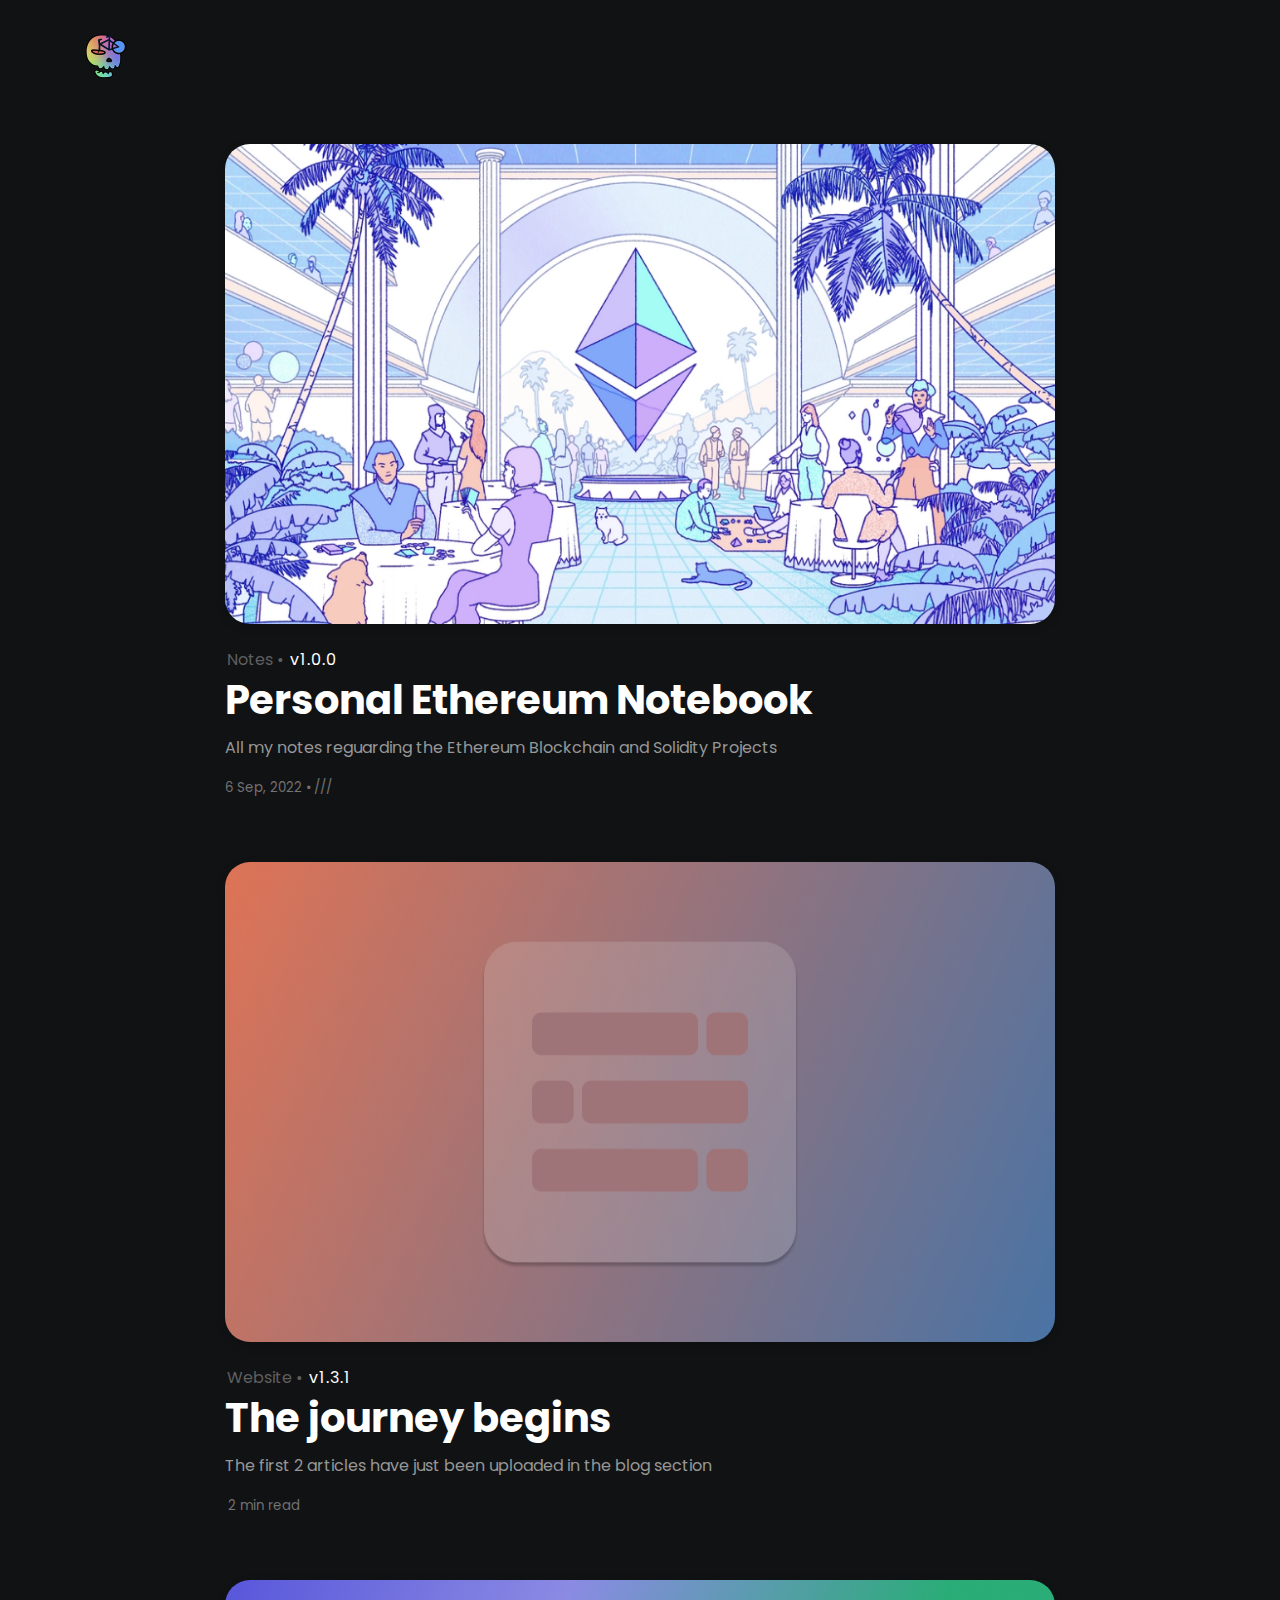
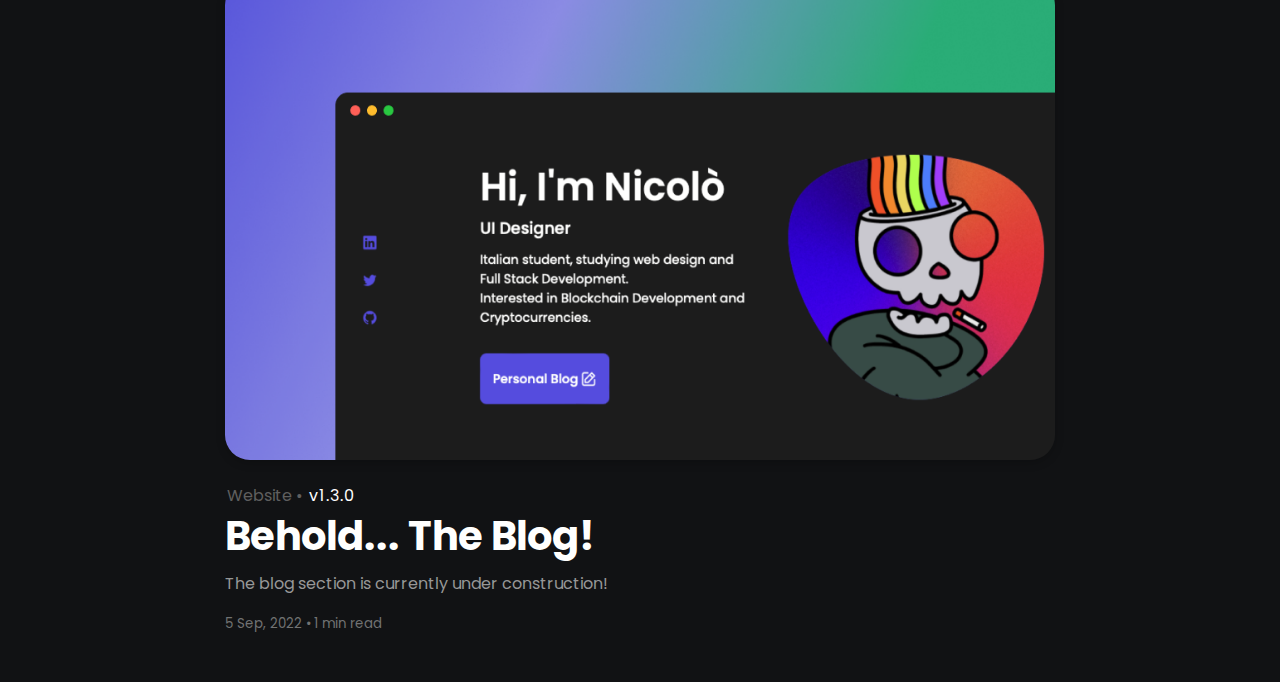
==== commit 050efd92: "Ethereum Notes Added" ====
--- a/blog.html
+++ b/blog.html
@@ -52,7 +52,7 @@
                     <div>
                         <article class="blog-article-1">
                             <a href="blog2.html" class="img-container">
-                                <img class="article-img" src="./img/post1.png" alt="">
+                                <img class="article-img" src="./img/post-img/post3.png" alt="">
                             </a>
 
                             <div class="article-title-section">
@@ -62,7 +62,46 @@
                                         <div class="article-top">
                                             <span class="article-class">
                                                 <div class="article-top-title">
-                                                    <i class="uil uil-fire article-class-icon"></i>
+                                                    <i class="uil uil-book-alt article-class-icon-book"></i>
+                                                    <p id="notes">Notes •</p> 
+                                                </div>
+                                            </span>
+                                            <a href='https://ethereum.org/en/' target='_blank' class="website-version">
+                                                <i class="uil uil-tag-alt article-release-icon"></i>
+                                                <p id="first">ethereum.org</p>
+                                            </a>
+                                        </div>
+                                        <a href="post2.html">
+                                            <h2 class="article-title">
+                                                <p id="title3"></p>
+                                            </h2>
+
+                                            <p class="article-paragraph" id="subtitle3"></p>
+                                        </a>
+                                        <div class="article-date">
+                                            <p id="date2" class="article-date-spacing"></p>
+                                            <p id="undefinedTime"></p>
+                                        </div>
+                                    </header>
+                                </a>
+                            </div>
+                        </article>
+                    </div>
+
+                    <div>
+                        <article class="blog-article-1">
+                            <a href="blog2.html" class="img-container">
+                                <img class="article-img" src="./img/post-img/post2.png" alt="">
+                            </a>
+
+                            <div class="article-title-section">
+                                <a href="post2.html">
+                                    <header class="article-topic">
+
+                                        <div class="article-top">
+                                            <span class="article-class">
+                                                <div class="article-top-title">
+                                                    <i class="uil uil-fire article-class-icon-fire"></i>
                                                     <p id="website">Website •</p> 
                                                 </div>
                                             </span>
@@ -90,8 +129,8 @@
 
                     <div>
                         <article class="blog-article-1">
-                            <a href="blog1.html" class="img-container">
-                                <img class="article-img" src="./img/post1.png" alt="">
+                            <a href="post1.html" class="img-container">
+                                <img class="article-img" src="./img/post-img/post1.png" alt="">
                             </a>
                             <div class="article-title-section">
                                 <a href="post1.html">
@@ -100,7 +139,7 @@
                                         <div class="article-top">
                                             <span class="article-class">
                                                 <div class="article-top-title">
-                                                    <i class="uil uil-fire article-class-icon"></i>
+                                                    <i class="uil uil-fire article-class-icon-fire"></i>
                                                     <p id="website">Website •</p> 
                                                 </div>
                                             </span>
@@ -144,6 +183,9 @@
             document.getElementById("project").innerHTML = project;
         </script>
         <script>
+            document.getElementById("notes").innerHTML = notes;
+        </script> 
+        <script>
             document.getElementById("version1").innerHTML = v1;
         </script>
         <script>
@@ -173,6 +215,18 @@
         <script>
             document.getElementById("min2").innerHTML = min2;
         </script>
-        
+        <script>
+            document.getElementById("first").innerHTML = first;
+        </script>
+        <script>
+            document.getElementById("title3").innerHTML = title3;
+        </script>
+        <script>
+            document.getElementById("subtitle3").innerHTML = subtitle3;
+        </script>
+        <script>
+            document.getElementById("undefinedTime").innerHTML = undefinedTime;
+        </script>
+
     </body>
 </html>--- a/css/styles.css
+++ b/css/styles.css
@@ -1051,14 +1051,26 @@
   color: var(--article-subtitle);
 }
 
-.article-class-icon{
+.article-class-icon-fire{
   margin-right: 2px;
   color: rgb(199, 56, 56);
   transition: .6s;
 }
 
-.article-class-icon:hover{
+.article-class-icon-fire:hover{
   color: rgb(44, 111, 245);
+}
+
+.article-class-icon-book{
+  margin-top: -2px;
+  margin-right: 2px;
+  color: rgb(215, 161, 60);
+  font-size: 18px;
+  transition: .6s;
+}
+
+.article-class-icon-book:hover{
+  color: rgb(110, 208, 40);
 }
 
 .article-release-icon{
@@ -1149,6 +1161,7 @@
 
 /*==================== MEDIA QUERIES ====================*/
 /* For small devices */
+
 @media screen and (max-width: 550px){
   .container{
     margin-left: var(--mb-1);
@@ -1198,8 +1211,6 @@
     display: none;
   }
 }
-
-
 
 /* For medium devices */
 @media screen and (min-width: 568px){
